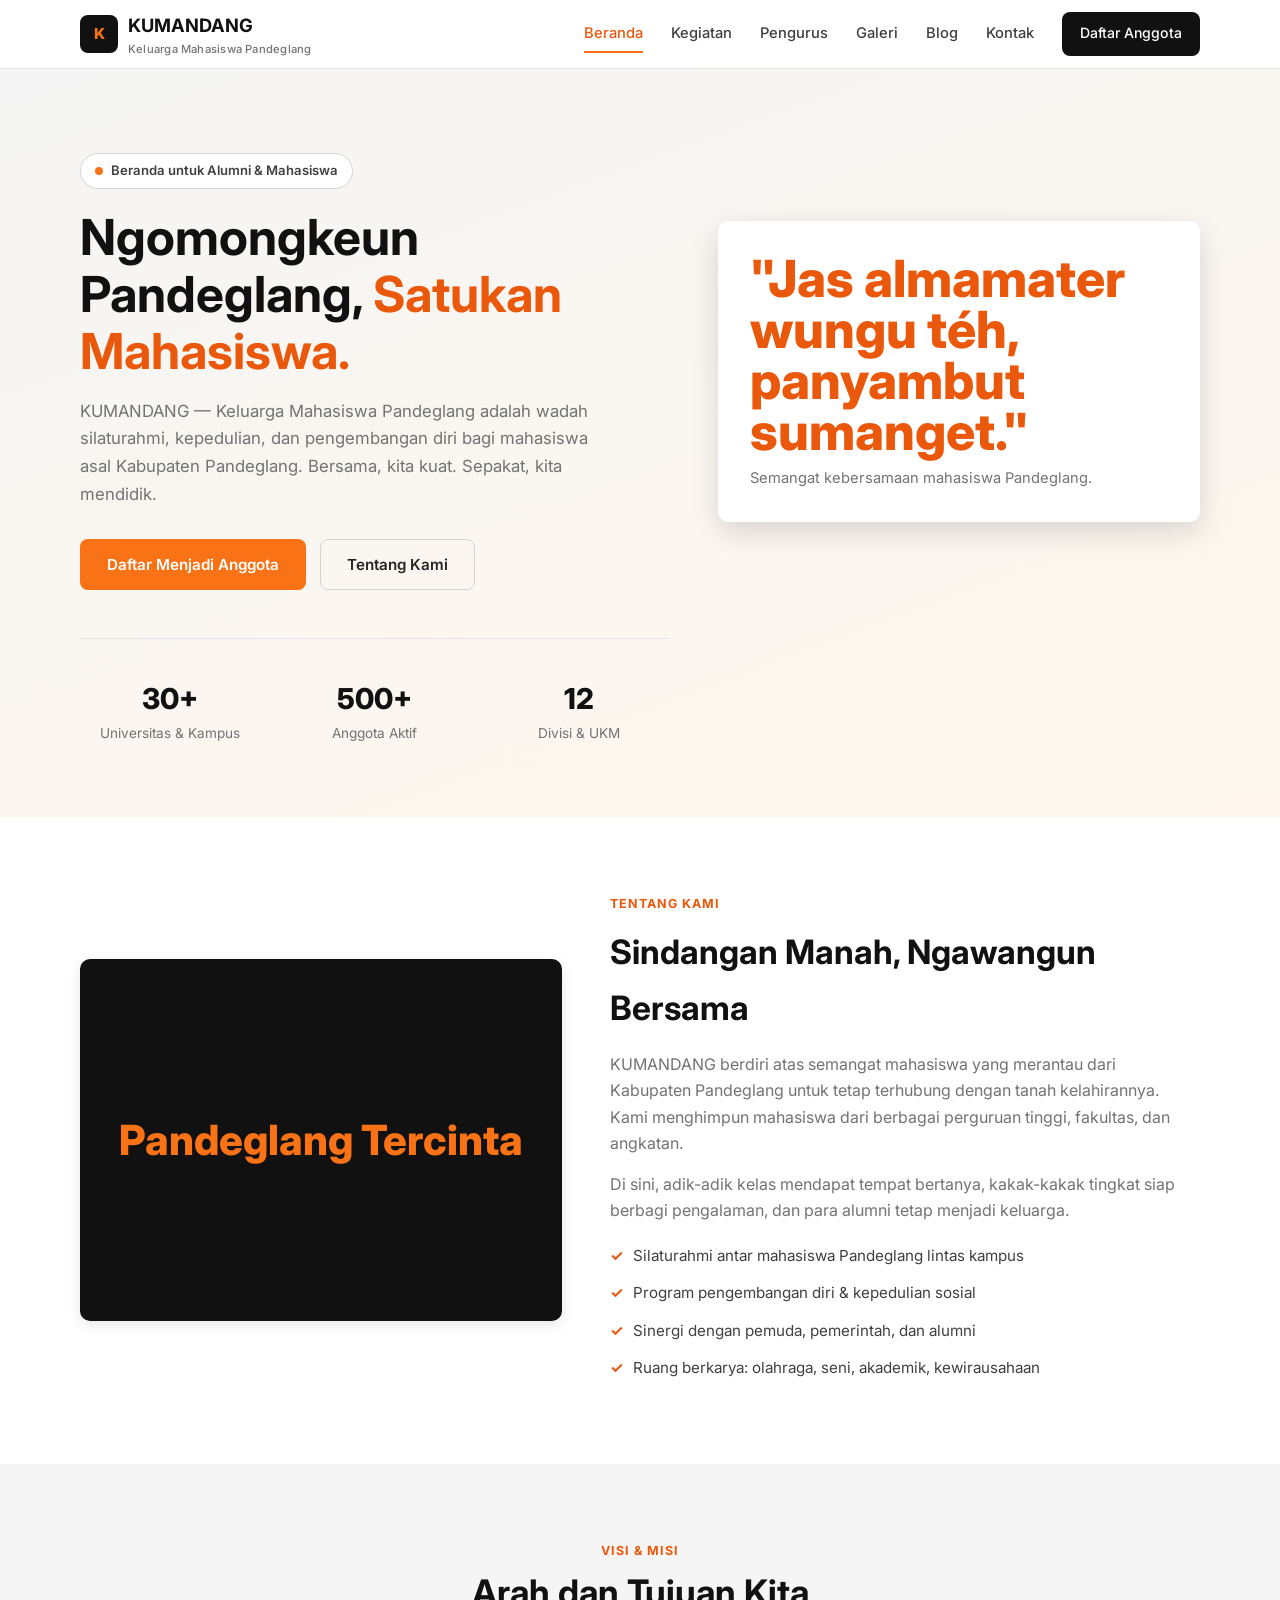
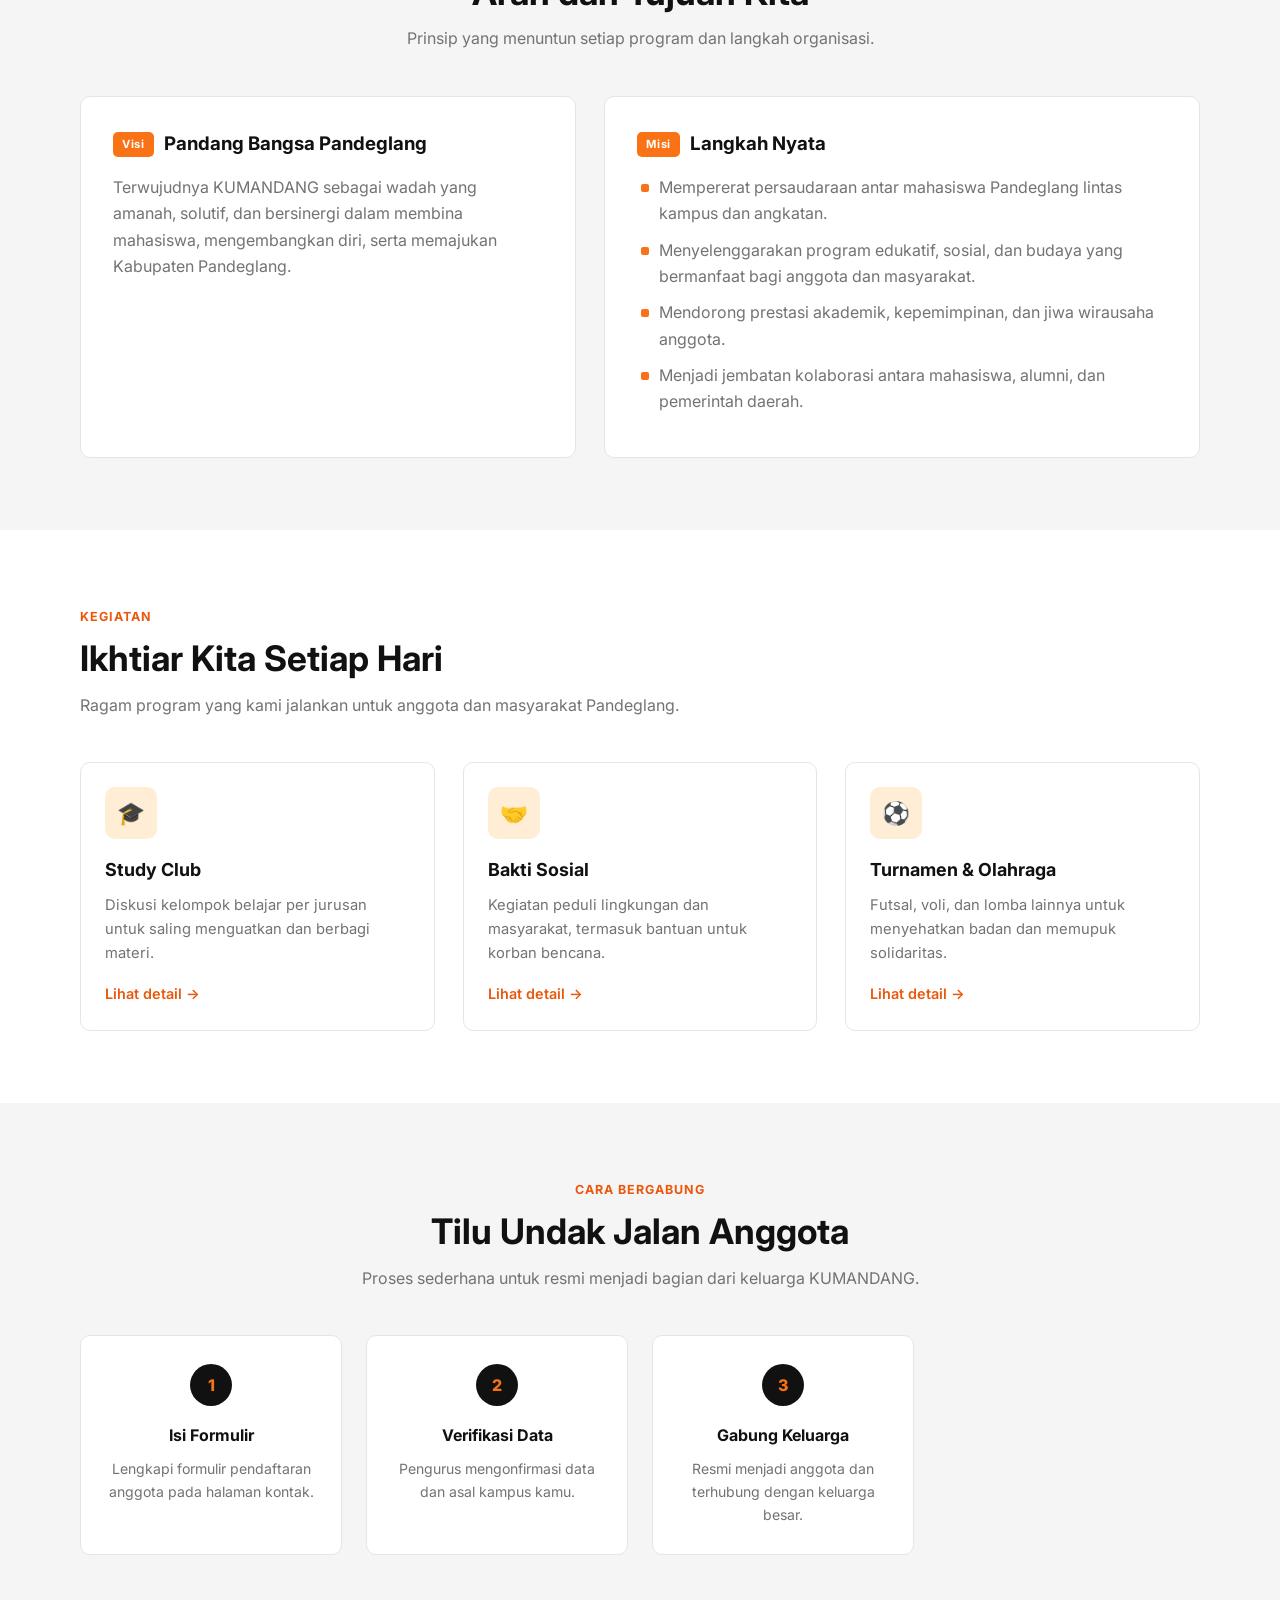
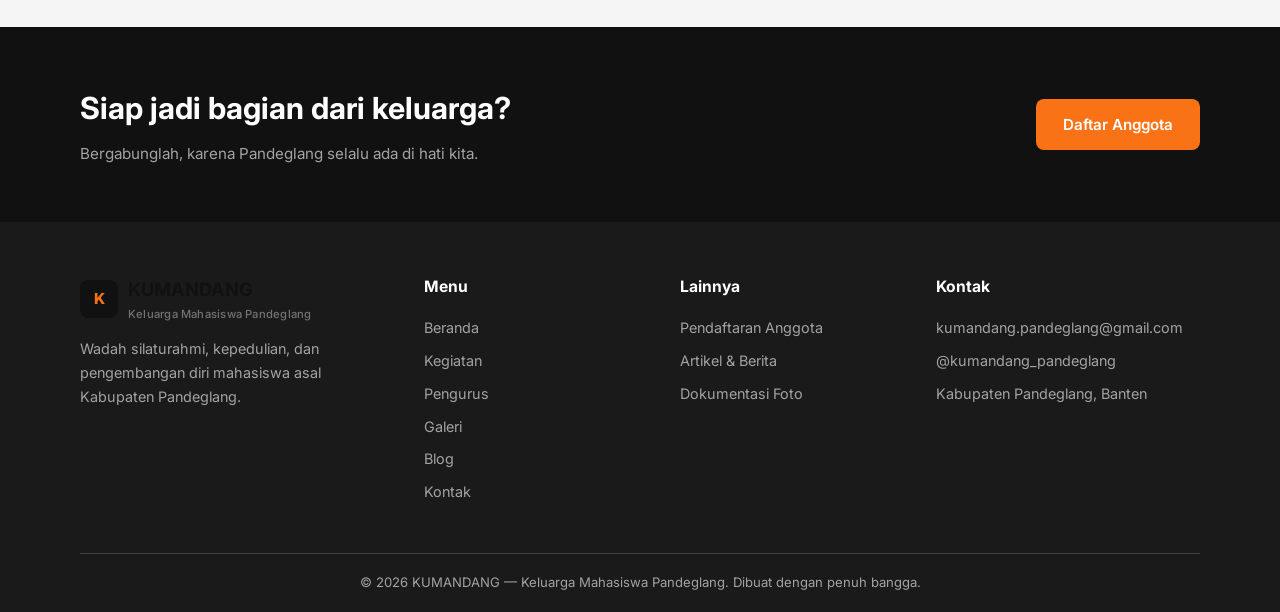
==== index.html @ 6951c6e5 "Initial commit: website KUMANDANG" ====
<!DOCTYPE html>
<html lang="id">
  <head>
    <meta charset="UTF-8" />
    <meta name="viewport" content="width=device-width, initial-scale=1.0" />
    <title>KUMANDANG — Keluarga Mahasiswa Pandeglang</title>
    <meta
      name="description"
      content="KUMANDANG — Keluarga Mahasiswa Pandeglang. Wadah silaturahmi, kepedulian, dan pengembangan diri mahasiswa asal Kabupaten Pandeglang."
    />
    <meta property="og:title" content="KUMANDANG — Keluarga Mahasiswa Pandeglang" />
    <meta property="og:description" content="Wadah silaturahmi dan pengembangan diri mahasiswa asal Pandeglang." />
    <meta property="og:type" content="website" />
    <link rel="preconnect" href="https://fonts.googleapis.com" />
    <link rel="preconnect" href="https://fonts.gstatic.com" crossorigin />
    <link
      href="https://fonts.googleapis.com/css2?family=Inter:wght@400;500;600;700;800&display=swap"
      rel="stylesheet"
    />
    <link rel="stylesheet" href="css/style.css" />
    <link
      rel="icon"
      href="data:image/svg+xml,<svg xmlns='http://www.w3.org/2000/svg' viewBox='0 0 100 100'><rect width='100' height='100' rx='20' fill='black'/><text x='50' y='68' font-size='52' font-weight='800' text-anchor='middle' fill='%23f97316' font-family='Inter,sans-serif'>K</text></svg>"
    />
  </head>
  <body>
    <nav class="navbar">
      <div class="container">
        <a href="index.html" class="brand">
          <span class="logo">K</span>
          <span>
            KUMANDANG
            <small>Keluarga Mahasiswa Pandeglang</small>
          </span>
        </a>
        <button class="nav-toggle" aria-label="Buka menu">
          <span></span><span></span><span></span>
        </button>
        <div class="nav-links">
          <a href="index.html" class="active">Beranda</a>
          <a href="kegiatan.html">Kegiatan</a>
          <a href="pengurus.html">Pengurus</a>
          <a href="galeri.html">Galeri</a>
          <a href="blog.html">Blog</a>
          <a href="kontak.html">Kontak</a>
          <a href="kontak.html#daftar" class="btn-register">Daftar Anggota</a>
        </div>
      </div>
    </nav>

    <header class="hero">
      <div class="container">
        <div>
          <span class="hero-badge"><span class="dot"></span> Beranda untuk Alumni &amp; Mahasiswa</span>
          <h1>Ngomongkeun Pandeglang, <em>Satukan Mahasiswa.</em></h1>
          <p>
            KUMANDANG — Keluarga Mahasiswa Pandeglang adalah wadah silaturahmi,
            kepedulian, dan pengembangan diri bagi mahasiswa asal Kabupaten
            Pandeglang. Bersama, kita kuat. Sepakat, kita mendidik.
          </p>
          <div class="hero-actions">
            <a href="kontak.html#daftar" class="btn btn-primary">Daftar Menjadi Anggota</a>
            <a href="#tentang" class="btn btn-outline">Tentang Kami</a>
          </div>
        </div>
        <div class="hero-visual">
          <div class="hero-card">
            <div class="big">"Jas almamater wungu téh, panyambut sumanget."</div>
            <p>Semangat kebersamaan mahasiswa Pandeglang.</p>
          </div>
        </div>
      </div>
      <div class="container">
        <div class="hero-stats">
          <div>
            <div class="num">30+</div>
            <div class="label">Universitas &amp; Kampus</div>
          </div>
          <div>
            <div class="num">500+</div>
            <div class="label">Anggota Aktif</div>
          </div>
          <div>
            <div class="num">12</div>
            <div class="label">Divisi &amp; UKM</div>
          </div>
        </div>
      </div>
    </header>

    <main>
      <section class="section" id="tentang">
        <div class="container">
          <div class="about-grid">
            <div class="about-img" aria-hidden="true">Pandeglang Tercinta</div>
            <div class="about-content">
              <span class="section-tag">Tentang Kami</span>
              <h2>Sindangan Manah, Ngawangun Bersama</h2>
              <p>
                KUMANDANG berdiri atas semangat mahasiswa yang merantau dari
                Kabupaten Pandeglang untuk tetap terhubung dengan tanah kelahirannya.
                Kami menghimpun mahasiswa dari berbagai perguruan tinggi, fakultas,
                dan angkatan.
              </p>
              <p>
                Di sini, adik-adik kelas mendapat tempat bertanya, kakak-kakak
                tingkat siap berbagi pengalaman, dan para alumni tetap menjadi
                keluarga.
              </p>
              <ul class="feature-list">
                <li><span class="check">✓</span> Silaturahmi antar mahasiswa Pandeglang lintas kampus</li>
                <li><span class="check">✓</span> Program pengembangan diri &amp; kepedulian sosial</li>
                <li><span class="check">✓</span> Sinergi dengan pemuda, pemerintah, dan alumni</li>
                <li><span class="check">✓</span> Ruang berkarya: olahraga, seni, akademik, kewirausahaan</li>
              </ul>
            </div>
          </div>
        </div>
      </section>

      <section class="section section-alt">
        <div class="container">
          <div class="section-head center">
            <span class="section-tag">Visi &amp; Misi</span>
            <h2>Arah dan Tujuan Kita</h2>
            <p>Prinsip yang menuntun setiap program dan langkah organisasi.</p>
          </div>
          <div class="vm-grid">
            <div class="vm-card">
              <h3><span class="tag">Visi</span> Pandang Bangsa Pandeglang</h3>
              <p>
                Terwujudnya KUMANDANG sebagai wadah yang amanah, solutif, dan
                bersinergi dalam membina mahasiswa, mengembangkan diri, serta
                memajukan Kabupaten Pandeglang.
              </p>
            </div>
            <div class="vm-card">
              <h3><span class="tag">Misi</span> Langkah Nyata</h3>
              <ul>
                <li>Mempererat persaudaraan antar mahasiswa Pandeglang lintas kampus dan angkatan.</li>
                <li>Menyelenggarakan program edukatif, sosial, dan budaya yang bermanfaat bagi anggota dan masyarakat.</li>
                <li>Mendorong prestasi akademik, kepemimpinan, dan jiwa wirausaha anggota.</li>
                <li>Menjadi jembatan kolaborasi antara mahasiswa, alumni, dan pemerintah daerah.</li>
              </ul>
            </div>
          </div>
        </div>
      </section>

      <section class="section">
        <div class="container">
          <div class="section-head">
            <span class="section-tag">Kegiatan</span>
            <h2>Ikhtiar Kita Setiap Hari</h2>
            <p>Ragam program yang kami jalankan untuk anggota dan masyarakat Pandeglang.</p>
          </div>
          <div class="grid-3">
            <article class="card">
              <div class="card-body">
                <div class="card-icon">🎓</div>
                <h3>Study Club</h3>
                <p>Diskusi kelompok belajar per jurusan untuk saling menguatkan dan berbagi materi.</p>
                <a href="kegiatan.html" class="card-link">Lihat detail →</a>
              </div>
            </article>
            <article class="card">
              <div class="card-body">
                <div class="card-icon">🤝</div>
                <h3>Bakti Sosial</h3>
                <p>Kegiatan peduli lingkungan dan masyarakat, termasuk bantuan untuk korban bencana.</p>
                <a href="kegiatan.html" class="card-link">Lihat detail →</a>
              </div>
            </article>
            <article class="card">
              <div class="card-body">
                <div class="card-icon">⚽</div>
                <h3>Turnamen &amp; Olahraga</h3>
                <p>Futsal, voli, dan lomba lainnya untuk menyehatkan badan dan memupuk solidaritas.</p>
                <a href="kegiatan.html" class="card-link">Lihat detail →</a>
              </div>
            </article>
          </div>
        </div>
      </section>

      <section class="section section-alt">
        <div class="container">
          <div class="section-head center">
            <span class="section-tag">Cara Bergabung</span>
            <h2>Tilu Undak Jalan Anggota</h2>
            <p>Proses sederhana untuk resmi menjadi bagian dari keluarga KUMANDANG.</p>
          </div>
          <div class="steps">
            <div class="step">
              <div class="num">1</div>
              <h3>Isi Formulir</h3>
              <p>Lengkapi formulir pendaftaran anggota pada halaman kontak.</p>
            </div>
            <div class="step">
              <div class="num">2</div>
              <h3>Verifikasi Data</h3>
              <p>Pengurus mengonfirmasi data dan asal kampus kamu.</p>
            </div>
            <div class="step">
              <div class="num">3</div>
              <h3>Gabung Keluarga</h3>
              <p>Resmi menjadi anggota dan terhubung dengan keluarga besar.</p>
            </div>
          </div>
        </div>
      </section>

      <section class="cta">
        <div class="container">
          <div>
            <h2>Siap jadi bagian dari keluarga?</h2>
            <p>Bergabunglah, karena Pandeglang selalu ada di hati kita.</p>
          </div>
          <a href="kontak.html#daftar" class="btn btn-primary">Daftar Anggota</a>
        </div>
      </section>
    </main>

    <footer>
      <div class="container">
        <div class="cols">
          <div class="brand-about">
            <a href="index.html" class="brand">
              <span class="logo">K</span>
              <span>
                KUMANDANG
                <small>Keluarga Mahasiswa Pandeglang</small>
              </span>
            </a>
            <p>Wadah silaturahmi, kepedulian, dan pengembangan diri mahasiswa asal Kabupaten Pandeglang.</p>
          </div>
          <div>
            <h4>Menu</h4>
            <ul>
              <li><a href="index.html">Beranda</a></li>
              <li><a href="kegiatan.html">Kegiatan</a></li>
              <li><a href="pengurus.html">Pengurus</a></li>
              <li><a href="galeri.html">Galeri</a></li>
              <li><a href="blog.html">Blog</a></li>
              <li><a href="kontak.html">Kontak</a></li>
            </ul>
          </div>
          <div>
            <h4>Lainnya</h4>
            <ul>
              <li><a href="kontak.html#daftar">Pendaftaran Anggota</a></li>
              <li><a href="blog.html">Artikel &amp; Berita</a></li>
              <li><a href="galeri.html">Dokumentasi Foto</a></li>
            </ul>
          </div>
          <div>
            <h4>Kontak</h4>
            <ul>
              <li>kumandang.pandeglang@gmail.com</li>
              <li>@kumandang_pandeglang</li>
              <li>Kabupaten Pandeglang, Banten</li>
            </ul>
          </div>
        </div>
        <div class="footer-bottom">
          © <span id="year"></span> KUMANDANG — Keluarga Mahasiswa Pandeglang. Dibuat dengan penuh bangga.
        </div>
      </div>
    </footer>

    <div class="lightbox" id="lightbox">
      <div class="lb-box">
        <div class="lb-placeholder" id="lbTitle">Foto Kegiatan</div>
        <div class="lb-caption">
          <span id="lbCaption"></span>
          <button class="lb-close" id="lbClose">Tutup</button>
        </div>
      </div>
    </div>

    <script src="js/main.js"></script>
  </body>
</html>
---- css/style.css ----
:root {
  --orange-600: #ea580c;
  --orange-500: #f97316;
  --orange-100: #ffedd5;
  --orange-50: #fff7ed;
  --black: #111111;
  --gray-900: #1a1a1a;
  --gray-800: #262626;
  --gray-700: #404040;
  --gray-500: #737373;
  --gray-300: #d4d4d4;
  --gray-200: #e5e5e5;
  --gray-100: #f5f5f5;
  --white: #ffffff;
  --radius: 10px;
  --shadow-sm: 0 1px 3px rgba(0, 0, 0, 0.08);
  --shadow-md: 0 4px 14px rgba(0, 0, 0, 0.1);
  --shadow-lg: 0 10px 30px rgba(0, 0, 0, 0.14);
  --font-main: "Inter", "Segoe UI", system-ui, -apple-system, sans-serif;
}

* {
  margin: 0;
  padding: 0;
  box-sizing: border-box;
}

html {
  scroll-behavior: smooth;
}

body {
  font-family: var(--font-main);
  color: var(--gray-900);
  background: var(--white);
  line-height: 1.65;
  -webkit-font-smoothing: antialiased;
}

img {
  max-width: 100%;
  display: block;
}

a {
  text-decoration: none;
  color: inherit;
}

.container {
  width: min(1120px, 92%);
  margin-inline: auto;
}

/* ---------- Navbar ---------- */
.navbar {
  position: sticky;
  top: 0;
  z-index: 50;
  background: var(--white);
  border-bottom: 1px solid var(--gray-200);
}

.navbar .container {
  display: flex;
  align-items: center;
  justify-content: space-between;
  height: 68px;
}

.brand {
  display: flex;
  align-items: center;
  gap: 10px;
  font-weight: 700;
  font-size: 1.15rem;
  color: var(--black);
}

.brand .logo {
  width: 38px;
  height: 38px;
  border-radius: 8px;
  background: var(--black);
  color: var(--orange-500);
  display: grid;
  place-items: center;
  font-weight: 800;
  font-size: 0.95rem;
}

.brand small {
  display: block;
  font-size: 0.7rem;
  font-weight: 500;
  color: var(--gray-500);
  letter-spacing: 0.02em;
}

.nav-links {
  display: flex;
  gap: 28px;
  align-items: center;
}

.nav-links a {
  font-size: 0.92rem;
  font-weight: 500;
  color: var(--gray-700);
  padding: 6px 0;
  border-bottom: 2px solid transparent;
  transition: color 0.2s, border-color 0.2s;
}

.nav-links a:hover {
  color: var(--orange-600);
}

.nav-links a.active {
  color: var(--orange-600);
  border-bottom-color: var(--orange-500);
}

.btn-register {
  background: var(--black);
  color: var(--white) !important;
  border: none;
  padding: 9px 18px !important;
  border-radius: 8px;
  font-weight: 600;
  font-size: 0.88rem !important;
  transition: background 0.2s;
}

.btn-register:hover {
  background: var(--gray-700);
}

.nav-toggle {
  display: none;
  background: none;
  border: none;
  cursor: pointer;
  padding: 6px;
}

.nav-toggle span {
  display: block;
  width: 24px;
  height: 2px;
  background: var(--black);
  margin: 5px 0;
  border-radius: 2px;
  transition: 0.2s;
}

/* ---------- Hero ---------- */
.hero {
  background: linear-gradient(160deg, var(--gray-100) 0%, var(--orange-50) 100%);
  padding: 84px 0 72px;
  position: relative;
  overflow: hidden;
}

.hero .container {
  display: grid;
  grid-template-columns: 1.1fr 0.9fr;
  gap: 48px;
  align-items: center;
}

.hero-badge {
  display: inline-flex;
  align-items: center;
  gap: 8px;
  background: var(--white);
  border: 1px solid var(--gray-300);
  color: var(--gray-700);
  font-size: 0.82rem;
  font-weight: 600;
  padding: 6px 14px;
  border-radius: 999px;
  margin-bottom: 20px;
}

.hero-badge .dot {
  width: 8px;
  height: 8px;
  border-radius: 50%;
  background: var(--orange-500);
}

.hero h1 {
  font-size: clamp(2rem, 4.5vw, 3.1rem);
  line-height: 1.15;
  color: var(--black);
  margin-bottom: 18px;
}

.hero h1 em {
  font-style: normal;
  color: var(--orange-600);
}

.hero p {
  color: var(--gray-500);
  font-size: 1.05rem;
  max-width: 520px;
  margin-bottom: 30px;
}

.hero-actions {
  display: flex;
  gap: 14px;
  flex-wrap: wrap;
}

.btn {
  display: inline-block;
  padding: 12px 26px;
  border-radius: 8px;
  font-weight: 600;
  font-size: 0.95rem;
  cursor: pointer;
  border: 1px solid transparent;
  transition: all 0.2s;
}

.btn-primary {
  background: var(--orange-500);
  color: var(--white);
}

.btn-primary:hover {
  background: var(--orange-600);
}

.btn-outline {
  background: transparent;
  border-color: var(--gray-300);
  color: var(--gray-800);
}

.btn-outline:hover {
  border-color: var(--black);
  background: var(--gray-100);
}

.btn-dark {
  background: var(--black);
  color: var(--white);
}

.btn-dark:hover {
  background: var(--gray-800);
}

.hero-visual {
  text-align: center;
}

.hero-card {
  background: var(--white);
  border-radius: var(--radius);
  box-shadow: var(--shadow-lg);
  padding: 32px;
  display: inline-block;
  min-width: 260px;
  text-align: left;
  position: relative;
}

.hero-card .big {
  font-size: 3.2rem;
  font-weight: 800;
  color: var(--orange-600);
  line-height: 1;
}

.hero-card p {
  color: var(--gray-500);
  font-size: 0.92rem;
  margin: 8px 0 0;
}

.hero-stats {
  display: grid;
  grid-template-columns: repeat(3, 1fr);
  gap: 24px;
  padding: 36px 0 0;
  border-top: 1px solid var(--gray-200);
  margin-top: 48px;
  text-align: center;
}

.hero-stats .num {
  font-size: 1.8rem;
  font-weight: 800;
  color: var(--black);
}

.hero-stats .label {
  font-size: 0.85rem;
  color: var(--gray-500);
}

/* ---------- Section ---------- */
.section {
  padding: 72px 0;
}

.section-alt {
  background: var(--gray-100);
}

.section-head {
  max-width: 640px;
  margin-bottom: 44px;
}

.section-head.center {
  margin-inline: auto;
  text-align: center;
}

.section-tag {
  display: inline-block;
  font-size: 0.78rem;
  font-weight: 700;
  letter-spacing: 0.08em;
  text-transform: uppercase;
  color: var(--orange-600);
  margin-bottom: 10px;
}

.section-head h2 {
  font-size: clamp(1.6rem, 3vw, 2.2rem);
  color: var(--black);
  line-height: 1.2;
  margin-bottom: 12px;
}

.section-head p {
  color: var(--gray-500);
}

/* ---------- Cards / grids ---------- */
.grid-2 {
  display: grid;
  grid-template-columns: repeat(2, 1fr);
  gap: 28px;
}

.grid-3 {
  display: grid;
  grid-template-columns: repeat(3, 1fr);
  gap: 28px;
}

.grid-4 {
  display: grid;
  grid-template-columns: repeat(4, 1fr);
  gap: 28px;
}

.card {
  background: var(--white);
  border: 1px solid var(--gray-200);
  border-radius: var(--radius);
  overflow: hidden;
  transition: transform 0.2s, box-shadow 0.2s, border-color 0.2s;
}

.card:hover {
  transform: translateY(-4px);
  box-shadow: var(--shadow-md);
  border-color: var(--gray-300);
}

.card-body {
  padding: 24px;
}

.card-body h3 {
  font-size: 1.12rem;
  color: var(--black);
  margin-bottom: 8px;
}

.card-body p {
  font-size: 0.92rem;
  color: var(--gray-500);
  margin-bottom: 14px;
}

.card-icon {
  width: 52px;
  height: 52px;
  border-radius: 10px;
  background: var(--orange-100);
  color: var(--orange-600);
  display: grid;
  place-items: center;
  font-size: 1.4rem;
  margin-bottom: 16px;
}

.card-link {
  font-weight: 600;
  font-size: 0.9rem;
  color: var(--orange-600);
  display: inline-flex;
  align-items: center;
  gap: 4px;
}

.card-link:hover {
  color: var(--orange-500);
}

/* ---------- Tentang ---------- */
.about-grid {
  display: grid;
  grid-template-columns: 0.9fr 1.1fr;
  gap: 48px;
  align-items: center;
}

.about-img {
  background: var(--black);
  color: var(--orange-500);
  border-radius: var(--radius);
  aspect-ratio: 4 / 3;
  display: grid;
  place-items: center;
  font-size: 2.6rem;
  font-weight: 800;
  box-shadow: var(--shadow-md);
}

.about-content h2 {
  font-size: clamp(1.6rem, 3vw, 2.1rem);
  color: var(--black);
  margin-bottom: 16px;
}

.about-content p {
  color: var(--gray-500);
  margin-bottom: 14px;
}

.feature-list {
  list-style: none;
  margin: 20px 0 0;
}

.feature-list li {
  display: flex;
  gap: 10px;
  align-items: flex-start;
  margin-bottom: 12px;
  color: var(--gray-700);
  font-size: 0.95rem;
}

.feature-list .check {
  color: var(--orange-600);
  font-weight: 700;
  flex-shrink: 0;
}

/* ---------- Visi Misi ---------- */
.vm-grid {
  display: grid;
  grid-template-columns: 1fr 1.2fr;
  gap: 28px;
}

.vm-card {
  background: var(--white);
  border: 1px solid var(--gray-200);
  border-radius: var(--radius);
  padding: 32px;
}

.vm-card h3 {
  color: var(--black);
  margin-bottom: 14px;
  display: flex;
  align-items: center;
  gap: 10px;
}

.vm-card h3 .tag {
  background: var(--orange-500);
  color: var(--white);
  font-size: 0.7rem;
  letter-spacing: 0.06em;
  padding: 3px 9px;
  border-radius: 5px;
}

.vm-card p {
  color: var(--gray-500);
}

.vm-card ul {
  list-style: none;
}

.vm-card li {
  color: var(--gray-500);
  margin-bottom: 10px;
  padding-left: 22px;
  position: relative;
}

.vm-card li::before {
  content: "";
  position: absolute;
  left: 4px;
  top: 10px;
  width: 8px;
  height: 8px;
  border-radius: 2px;
  background: var(--orange-500);
}

/* ---------- Kegiatan ---------- */
.kegiatan-img {
  background: var(--gray-100);
  aspect-ratio: 16 / 9;
  display: grid;
  place-items: center;
  color: var(--gray-500);
  font-size: 2rem;
}

.kegiatan-tag {
  display: inline-block;
  font-size: 0.74rem;
  font-weight: 700;
  color: var(--orange-600);
  background: var(--orange-100);
  padding: 4px 10px;
  border-radius: 6px;
  margin-bottom: 12px;
  text-transform: uppercase;
  letter-spacing: 0.04em;
}

.meta {
  font-size: 0.82rem;
  color: var(--gray-500);
}

/* ---------- Pengurus ---------- */
.persona {
  text-align: center;
  padding: 28px 20px;
}

.avatar {
  width: 88px;
  height: 88px;
  border-radius: 50%;
  background: var(--black);
  color: var(--orange-500);
  display: inline-grid;
  place-items: center;
  font-size: 1.6rem;
  font-weight: 800;
  margin-bottom: 14px;
}

.persona h3 {
  font-size: 1.02rem;
  color: var(--black);
  margin-bottom: 2px;
}

.persona .role {
  color: var(--orange-600);
  font-weight: 600;
  font-size: 0.86rem;
}

.persona .desc {
  color: var(--gray-500);
  font-size: 0.85rem;
  margin-top: 8px;
}

/* ---------- Alur / langkah ---------- */
.steps {
  display: grid;
  grid-template-columns: repeat(4, 1fr);
  gap: 24px;
  counter-reset: step;
}

.step {
  text-align: center;
  padding: 28px 18px;
  background: var(--white);
  border: 1px solid var(--gray-200);
  border-radius: var(--radius);
}

.step .num {
  width: 42px;
  height: 42px;
  border-radius: 50%;
  background: var(--black);
  color: var(--orange-500);
  display: grid;
  place-items: center;
  font-weight: 800;
  margin: 0 auto 16px;
}

.step h3 {
  font-size: 1rem;
  color: var(--black);
  margin-bottom: 8px;
}

.step p {
  font-size: 0.88rem;
  color: var(--gray-500);
}

/* ---------- Galeri ---------- */
.gallery-grid {
  display: grid;
  grid-template-columns: repeat(3, 1fr);
  gap: 18px;
}

.gallery-item {
  position: relative;
  border-radius: var(--radius);
  overflow: hidden;
  cursor: pointer;
  background: var(--gray-100);
  aspect-ratio: 4 / 3;
  display: grid;
  place-items: center;
  color: var(--gray-500);
  font-size: 1.6rem;
  transition: transform 0.2s;
}

.gallery-item:hover {
  transform: scale(1.02);
}

.gallery-caption {
  position: absolute;
  inset: auto 0 0 0;
  background: linear-gradient(transparent, rgba(0, 0, 0, 0.75));
  color: var(--white);
  font-size: 0.85rem;
  padding: 30px 14px 12px;
}

/* Lightbox */
.lightbox {
  position: fixed;
  inset: 0;
  background: rgba(0, 0, 0, 0.85);
  display: none;
  place-items: center;
  z-index: 100;
}

.lightbox.open {
  display: grid;
}

.lightbox .lb-box {
  background: var(--white);
  border-radius: var(--radius);
  max-width: min(880px, 90vw);
  width: 100%;
  padding: 20px;
}

.lb-placeholder {
  aspect-ratio: 16 / 9;
  background: var(--black);
  color: var(--orange-500);
  display: grid;
  place-items: center;
  font-size: 2.4rem;
  font-weight: 800;
  border-radius: 6px;
}

.lightbox .lb-caption {
  margin-top: 14px;
  color: var(--gray-700);
  font-size: 0.92rem;
  display: flex;
  justify-content: space-between;
  align-items: center;
  gap: 12px;
}

.lightbox .lb-close {
  background: var(--black);
  color: var(--white);
  border: none;
  border-radius: 8px;
  padding: 8px 16px;
  font-weight: 600;
  cursor: pointer;
  font-size: 0.85rem;
}

/* ---------- Blog ---------- */
.blog-grid {
  display: grid;
  grid-template-columns: 2fr 1fr;
  gap: 40px;
  align-items: start;
}

.post {
  display: grid;
  grid-template-columns: 240px 1fr;
  gap: 20px;
  padding: 20px 0;
  border-bottom: 1px solid var(--gray-200);
}

.post:last-of-type {
  border-bottom: none;
}

.post-thumb {
  background: var(--gray-100);
  border-radius: var(--radius);
  aspect-ratio: 16 / 10;
  display: grid;
  place-items: center;
  color: var(--gray-500);
  font-size: 1.4rem;
}

.post h3 {
  font-size: 1.12rem;
  color: var(--black);
  margin: 6px 0 8px;
}

.post h3 a:hover {
  color: var(--orange-600);
}

.post p {
  font-size: 0.9rem;
  color: var(--gray-500);
}

.sidebar-card {
  background: var(--gray-100);
  border-radius: var(--radius);
  padding: 24px;
  margin-bottom: 20px;
}

.sidebar-card h4 {
  color: var(--black);
  margin-bottom: 14px;
  font-size: 1rem;
}

.sidebar-list {
  list-style: none;
}

.sidebar-list li {
  border-bottom: 1px solid var(--gray-200);
  padding: 10px 0;
}

.sidebar-list li:last-child {
  border-bottom: none;
}

.sidebar-list a {
  font-size: 0.9rem;
  color: var(--gray-700);
}

.sidebar-list a:hover {
  color: var(--orange-600);
}

/* ---------- Artikel ---------- */
.article {
  max-width: 760px;
  margin-inline: auto;
}

.article img.cover {
  border-radius: var(--radius);
  width: 100%;
  aspect-ratio: 16 / 8;
  object-fit: cover;
  background: var(--gray-100);
  margin-bottom: 28px;
}

.article h1 {
  font-size: clamp(1.7rem, 3.5vw, 2.4rem);
  color: var(--black);
  line-height: 1.2;
  margin-bottom: 12px;
}

.article .meta {
  padding-bottom: 24px;
  border-bottom: 1px solid var(--gray-200);
  margin-bottom: 28px;
}

.article-body {
  color: var(--gray-700);
  font-size: 1.02rem;
}

.article-body h2 {
  color: var(--black);
  font-size: 1.35rem;
  margin: 32px 0 12px;
}

.article-body p {
  margin-bottom: 16px;
}

.article-body ul {
  padding-left: 22px;
  margin-bottom: 16px;
}

.article-body li {
  margin-bottom: 6px;
}

/* ---------- Kontak / Forms ---------- */
.contact-grid {
  display: grid;
  grid-template-columns: 1fr 1fr;
  gap: 36px;
  align-items: start;
}

.info-list {
  list-style: none;
  margin: 22px 0 0;
}

.info-list li {
  display: flex;
  gap: 14px;
  align-items: flex-start;
  margin-bottom: 18px;
}

.info-list .ic {
  width: 42px;
  height: 42px;
  flex-shrink: 0;
  border-radius: 10px;
  background: var(--orange-100);
  color: var(--orange-600);
  display: grid;
  place-items: center;
  font-size: 1.1rem;
}

.info-list strong {
  display: block;
  color: var(--black);
  font-size: 0.92rem;
}

.info-list span {
  color: var(--gray-500);
  font-size: 0.9rem;
}

.socials {
  display: flex;
  gap: 10px;
  margin-top: 22px;
  flex-wrap: wrap;
}

.socials a {
  background: var(--black);
  color: var(--white);
  padding: 8px 14px;
  border-radius: 8px;
  font-size: 0.84rem;
  font-weight: 600;
}

.socials a:hover {
  background: var(--gray-700);
}

.form-card {
  background: var(--white);
  border: 1px solid var(--gray-200);
  border-radius: var(--radius);
  box-shadow: var(--shadow-sm);
  padding: 28px;
}

.form-card h3 {
  color: var(--black);
  margin-bottom: 20px;
  font-size: 1.15rem;
}

.form-group {
  margin-bottom: 16px;
}

.form-group label {
  display: block;
  font-size: 0.86rem;
  font-weight: 600;
  color: var(--gray-700);
  margin-bottom: 6px;
}

.form-group input,
.form-group select,
.form-group textarea {
  width: 100%;
  padding: 11px 14px;
  border: 1px solid var(--gray-300);
  border-radius: 8px;
  font-family: inherit;
  font-size: 0.95rem;
  color: var(--gray-900);
  background: var(--white);
  transition: border-color 0.2s, box-shadow 0.2s;
}

.form-group input:focus,
.form-group select:focus,
.form-group textarea:focus {
  outline: none;
  border-color: var(--orange-500);
  box-shadow: 0 0 0 3px var(--orange-100);
}

.form-group textarea {
  resize: vertical;
  min-height: 110px;
}

.form-group .hint {
  font-size: 0.8rem;
  color: var(--gray-500);
  margin-top: 4px;
}

.form-note {
  font-size: 0.82rem;
  color: var(--gray-500);
  margin-top: 12px;
}

/* ---------- CTA ---------- */
.cta {
  background: var(--black);
  color: var(--white);
  padding: 56px 0;
}

.cta .container {
  display: flex;
  align-items: center;
  justify-content: space-between;
  gap: 24px;
  flex-wrap: wrap;
}

.cta h2 {
  font-size: clamp(1.4rem, 2.6vw, 1.9rem);
  color: var(--white);
  margin-bottom: 8px;
}

.cta p {
  color: #a3a3a3;
  font-size: 0.95rem;
}

/* ---------- Footer ---------- */
footer {
  background: var(--gray-900);
  color: #a3a3a3;
  padding: 52px 0 0;
  font-size: 0.9rem;
}

footer .cols {
  display: grid;
  grid-template-columns: 1.4fr 1fr 1fr 1.2fr;
  gap: 36px;
  padding-bottom: 40px;
}

footer h4 {
  color: var(--white);
  font-size: 0.98rem;
  margin-bottom: 16px;
}

footer .brand-about p {
  margin-top: 14px;
  max-width: 300px;
}

footer ul {
  list-style: none;
}

footer ul li {
  margin-bottom: 9px;
}

footer ul a:hover {
  color: var(--orange-500);
}

footer .footer-bottom {
  border-top: 1px solid var(--gray-700);
  padding: 18px 0;
  text-align: center;
  font-size: 0.82rem;
}

/* ---------- Page header ---------- */
.page-header {
  background: linear-gradient(160deg, var(--gray-100), var(--orange-50));
  padding: 56px 0;
  text-align: center;
}

.page-header h1 {
  color: var(--black);
  font-size: clamp(1.8rem, 4vw, 2.4rem);
  margin-bottom: 10px;
}

.page-header p {
  color: var(--gray-500);
  max-width: 560px;
  margin-inline: auto;
}

.breadcrumb {
  font-size: 0.82rem;
  color: var(--gray-500);
  margin-top: 14px;
}

.breadcrumb a {
  color: var(--orange-600);
}

/* ---------- Responsive ---------- */
@media (max-width: 900px) {
  .grid-3,
  .grid-4 {
    grid-template-columns: repeat(2, 1fr);
  }

  .hero .container,
  .about-grid,
  .vm-grid,
  .blog-grid,
  .contact-grid,
  .grid-2 {
    grid-template-columns: 1fr;
  }

  footer .cols {
    grid-template-columns: 1fr 1fr;
  }
}

@media (max-width: 640px) {
  .nav-toggle {
    display: block;
  }

  .nav-links {
    position: fixed;
    top: 68px;
    left: 0;
    right: 0;
    background: var(--white);
    flex-direction: column;
    align-items: flex-start;
    gap: 4px;
    padding: 16px 4%;
    border-bottom: 1px solid var(--gray-200);
    box-shadow: var(--shadow-md);
    transform: translateY(-10px);
    opacity: 0;
    pointer-events: none;
    transition: 0.25s;
  }

  .nav-links.open {
    transform: translateY(0);
    opacity: 1;
    pointer-events: auto;
  }

  .nav-links a {
    width: 100%;
    padding: 10px 0;
  }

  .grid-3,
  .grid-4,
  .steps,
  .gallery-grid {
    grid-template-columns: 1fr;
  }

  .steps {
    grid-template-columns: 1fr;
  }

  .post {
    grid-template-columns: 1fr;
  }

  .cta .container {
    flex-direction: column;
    align-items: flex-start;
  }

  .hero-stats {
    gap: 14px;
  }

  footer .cols {
    grid-template-columns: 1fr;
  }
}
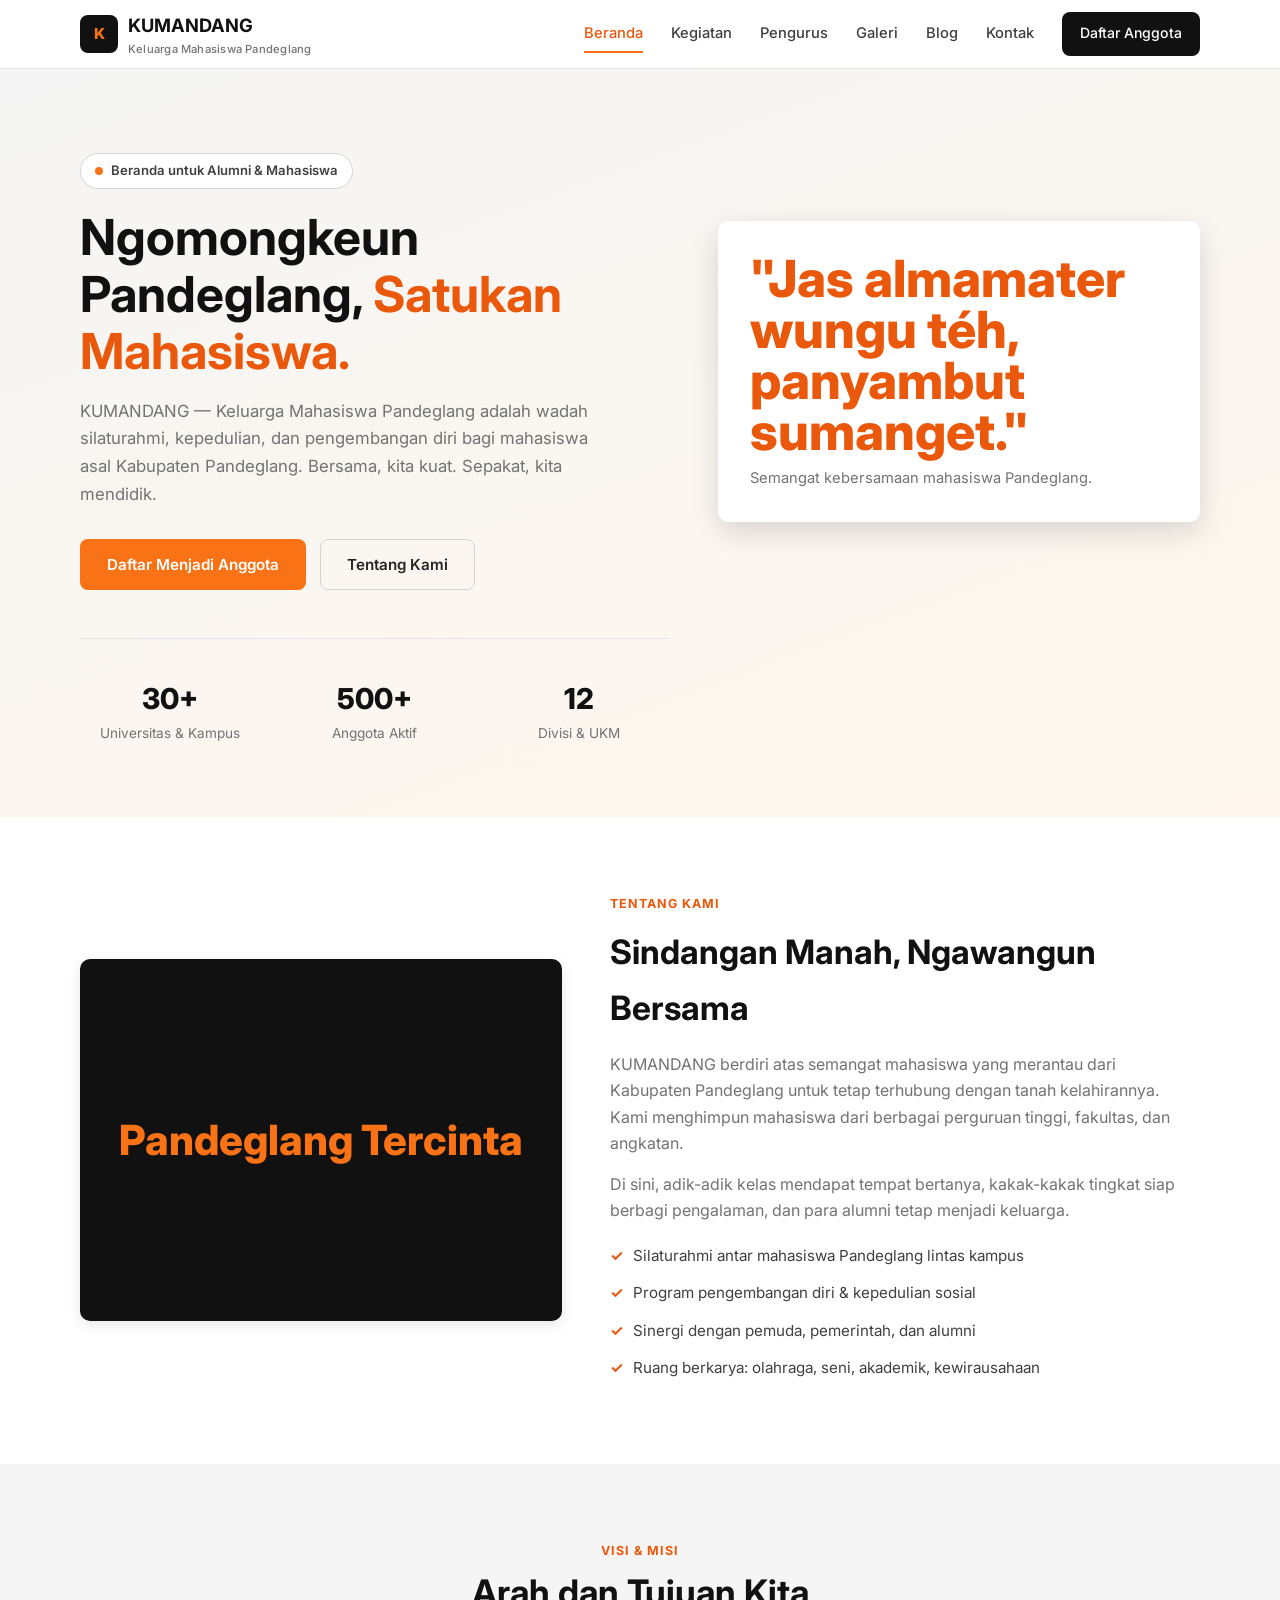
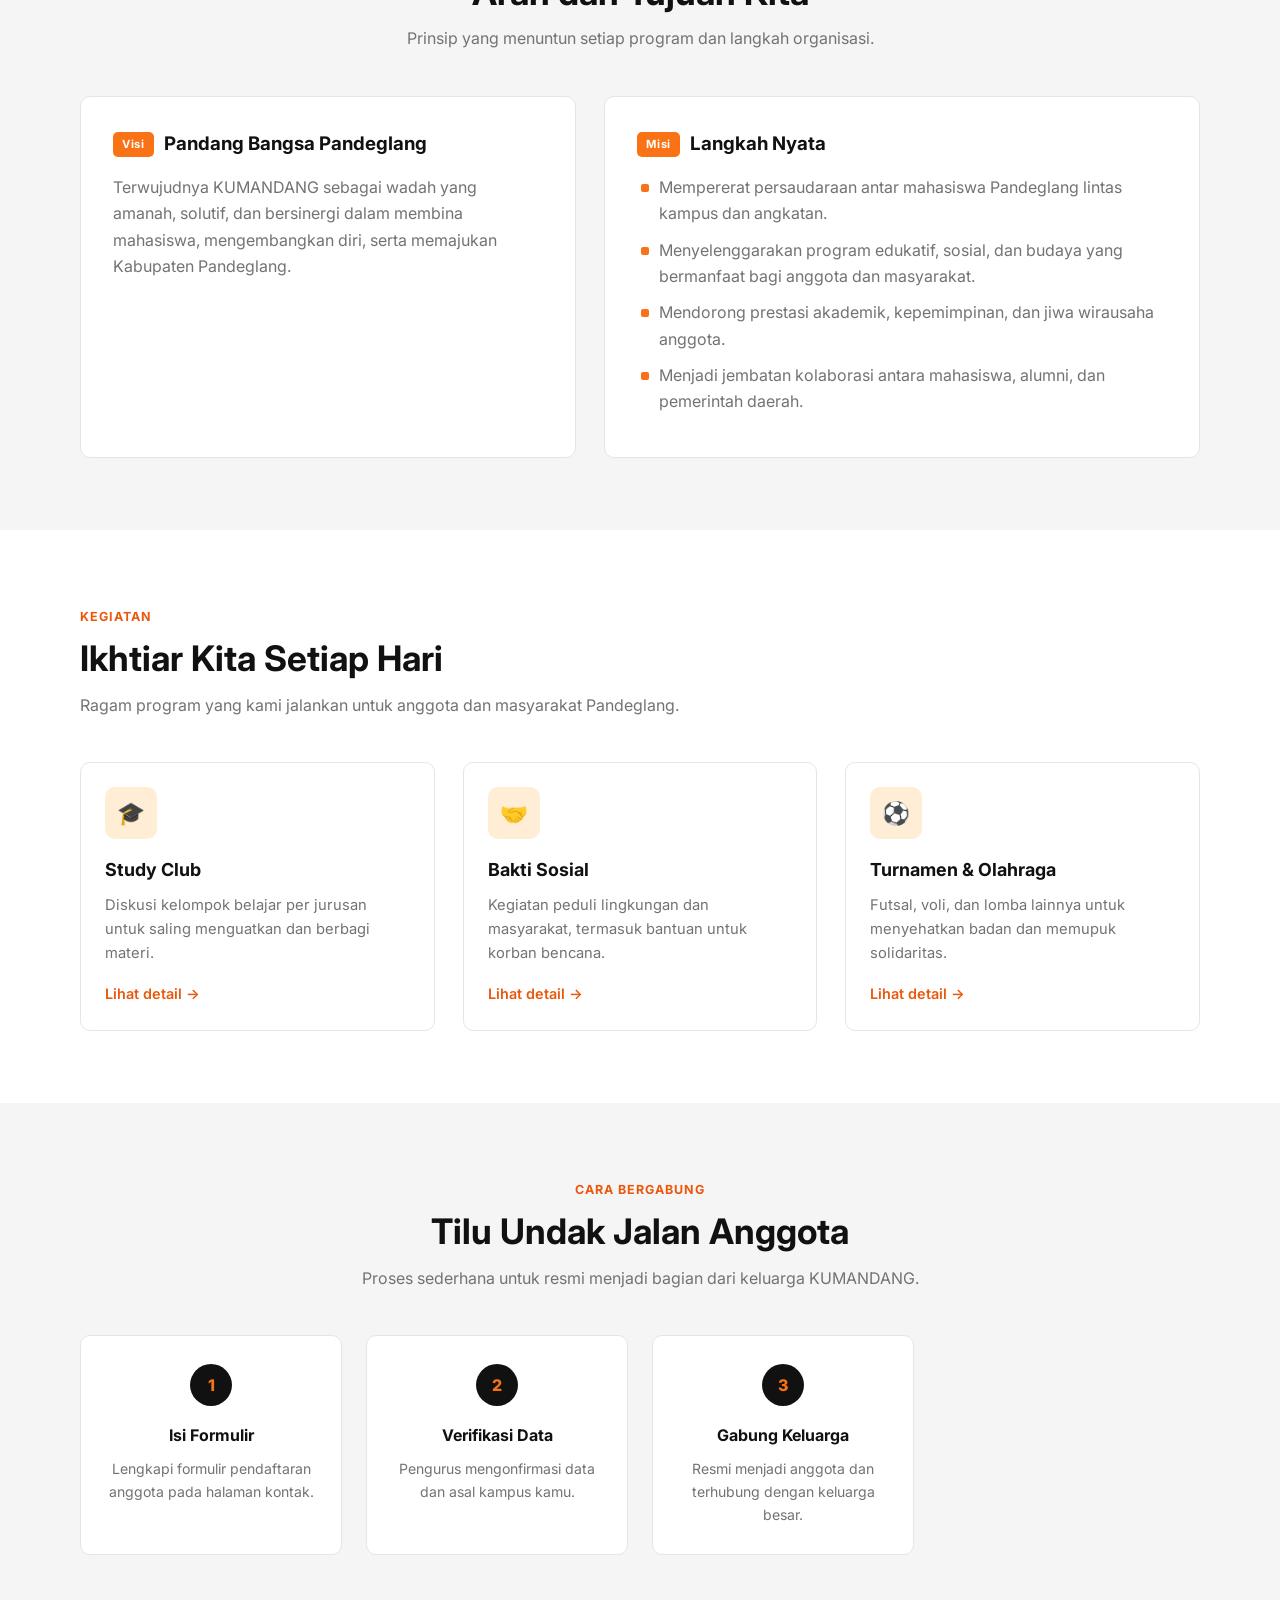
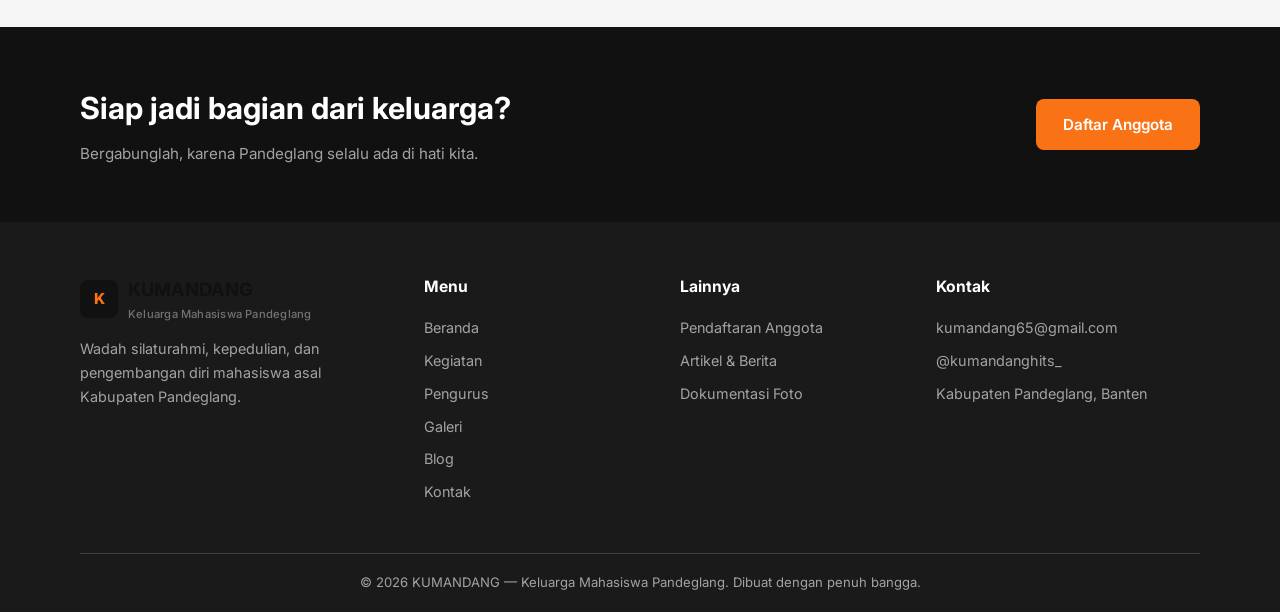
==== commit 1e2472ab: "Ganti kontak dengan data resmi KUMANDANG" ====
--- a/index.html
+++ b/index.html
@@ -256,8 +256,8 @@
           <div>
             <h4>Kontak</h4>
             <ul>
-              <li>kumandang.pandeglang@gmail.com</li>
-              <li>@kumandang_pandeglang</li>
+              <li>kumandang65@gmail.com</li>
+              <li>@kumandanghits_</li>
               <li>Kabupaten Pandeglang, Banten</li>
             </ul>
           </div>
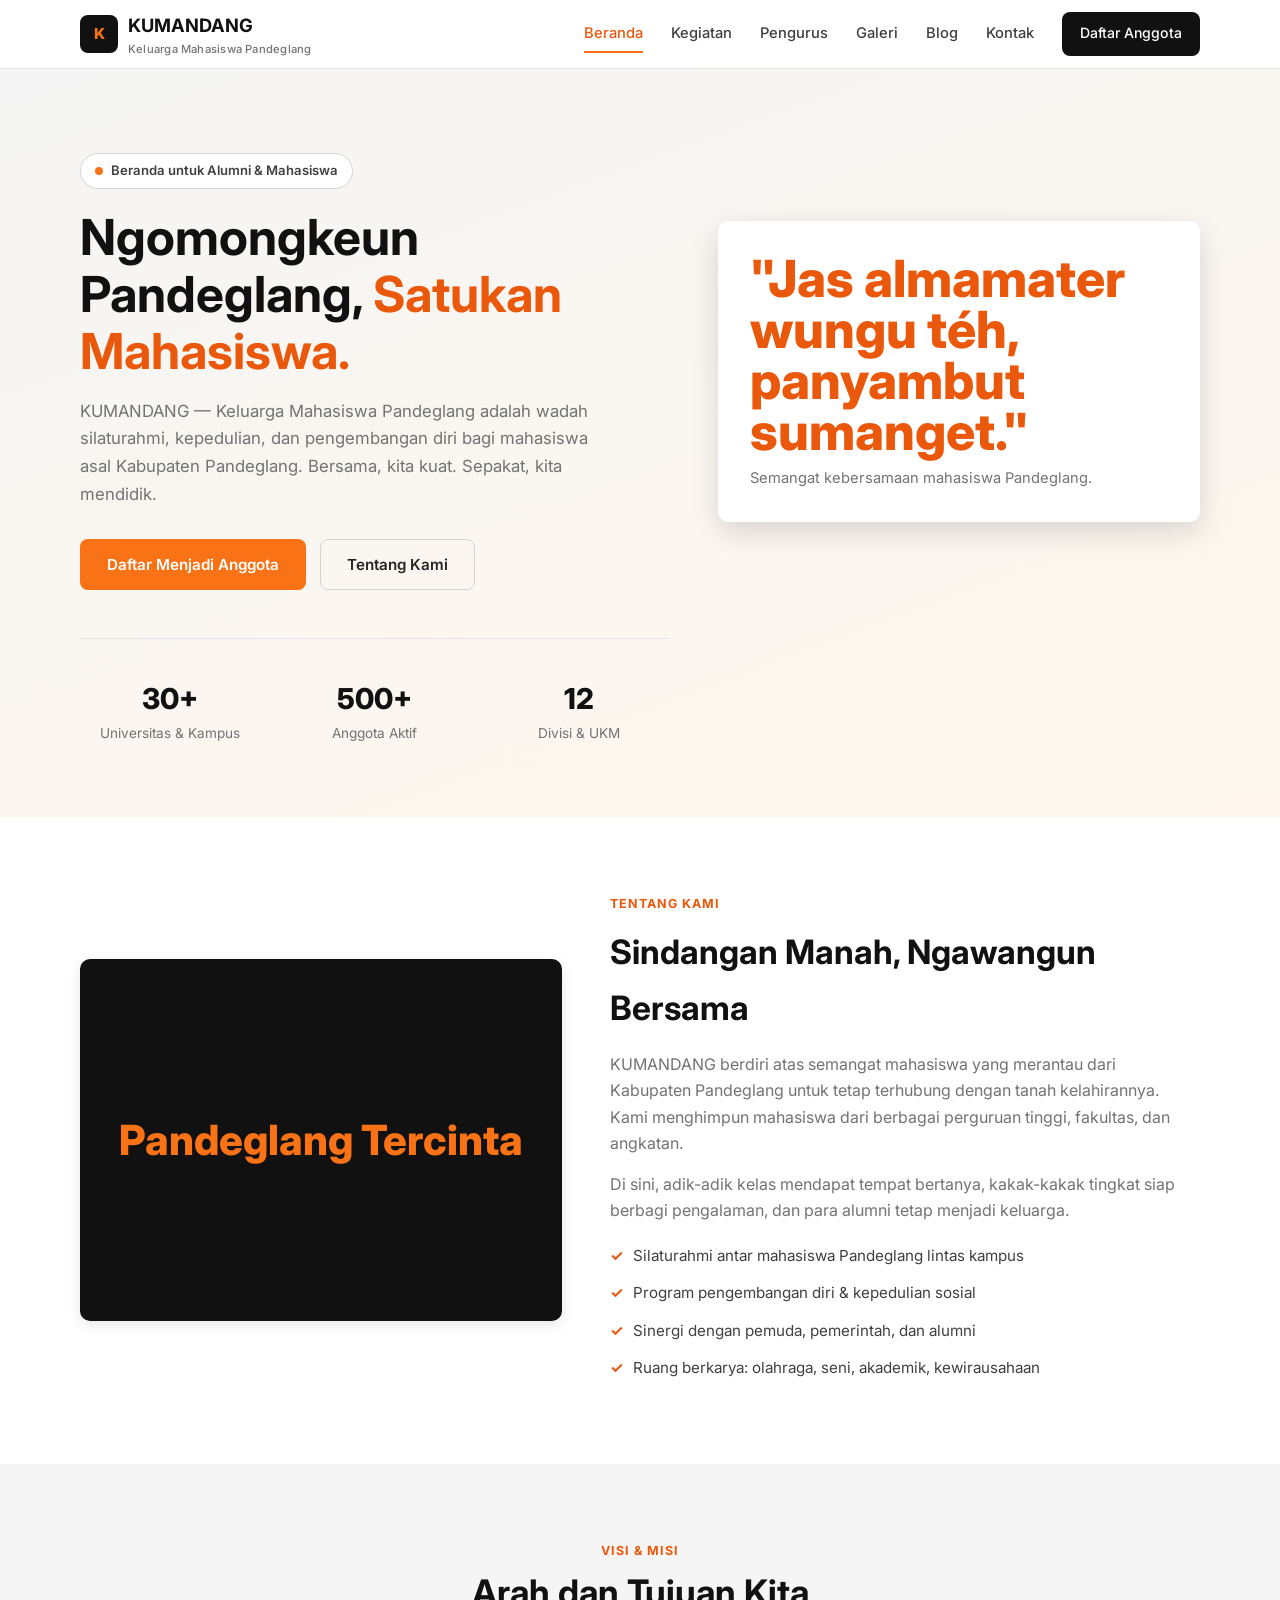
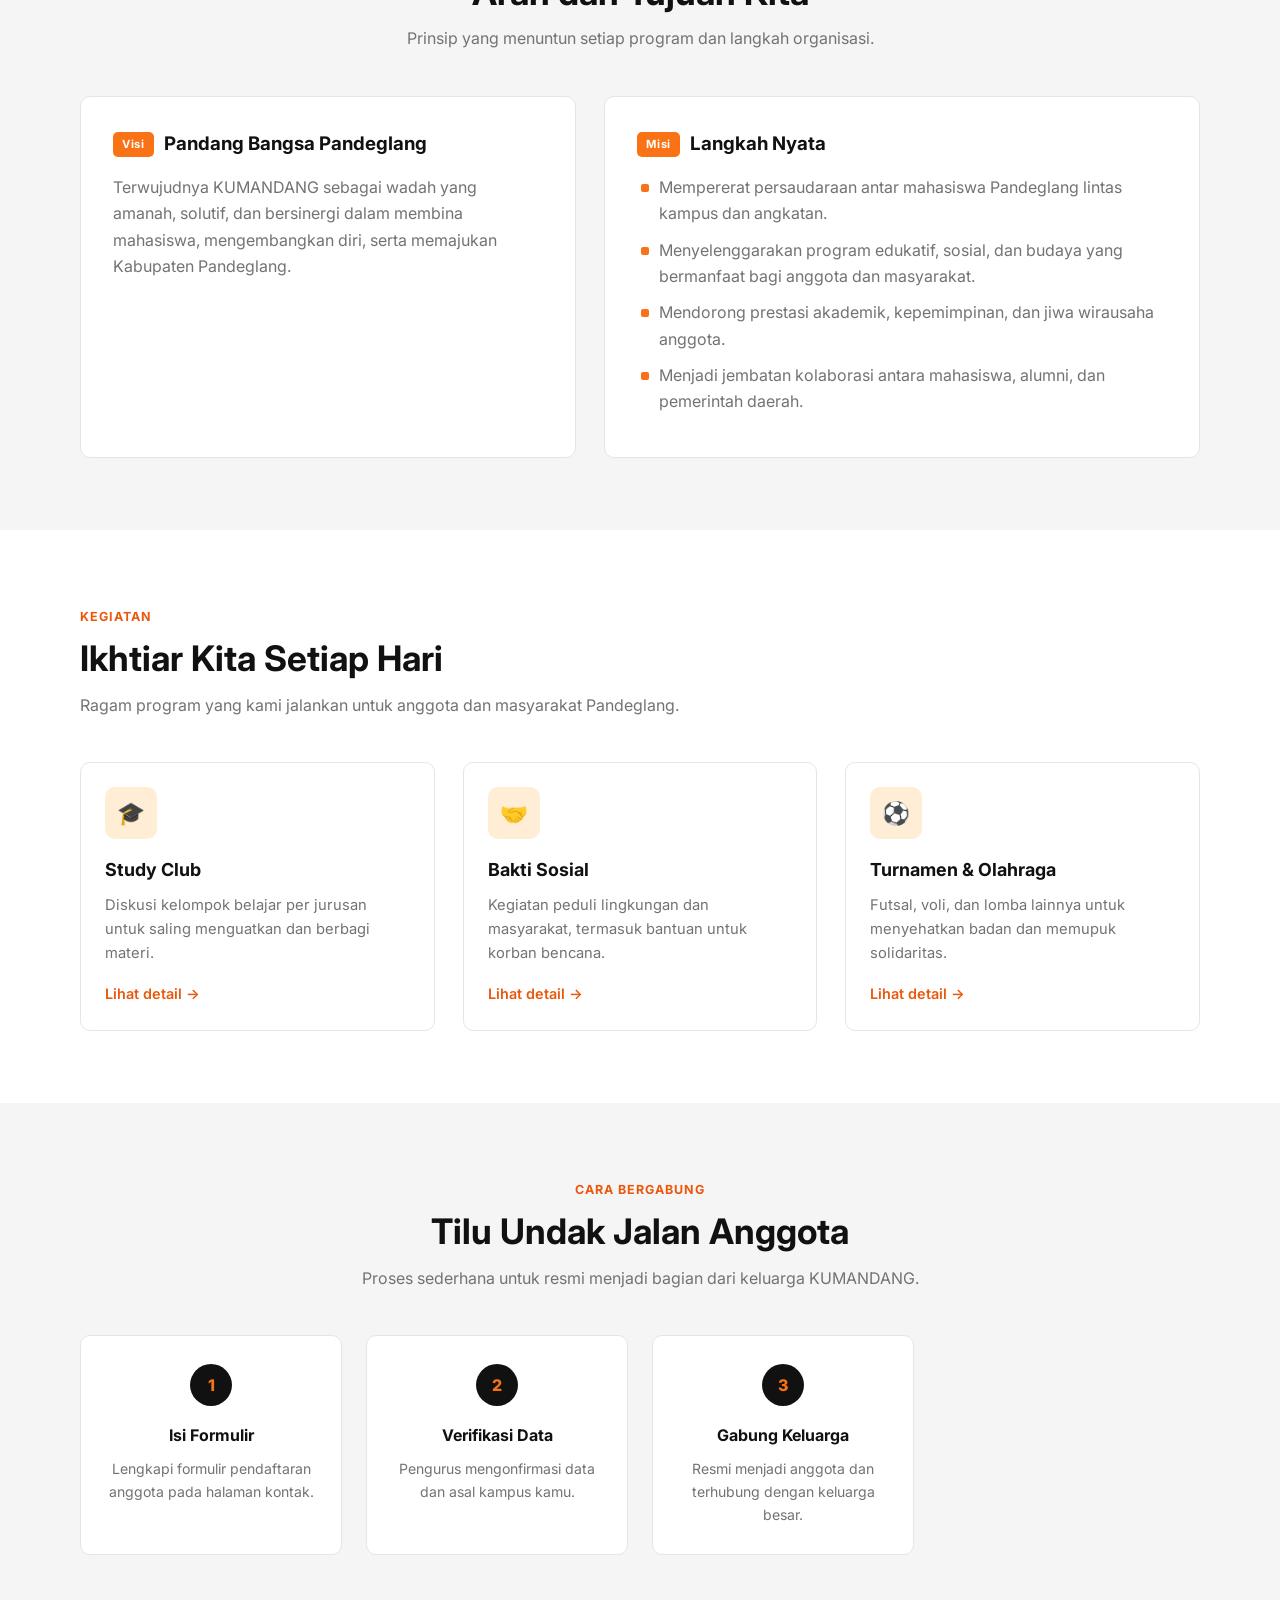
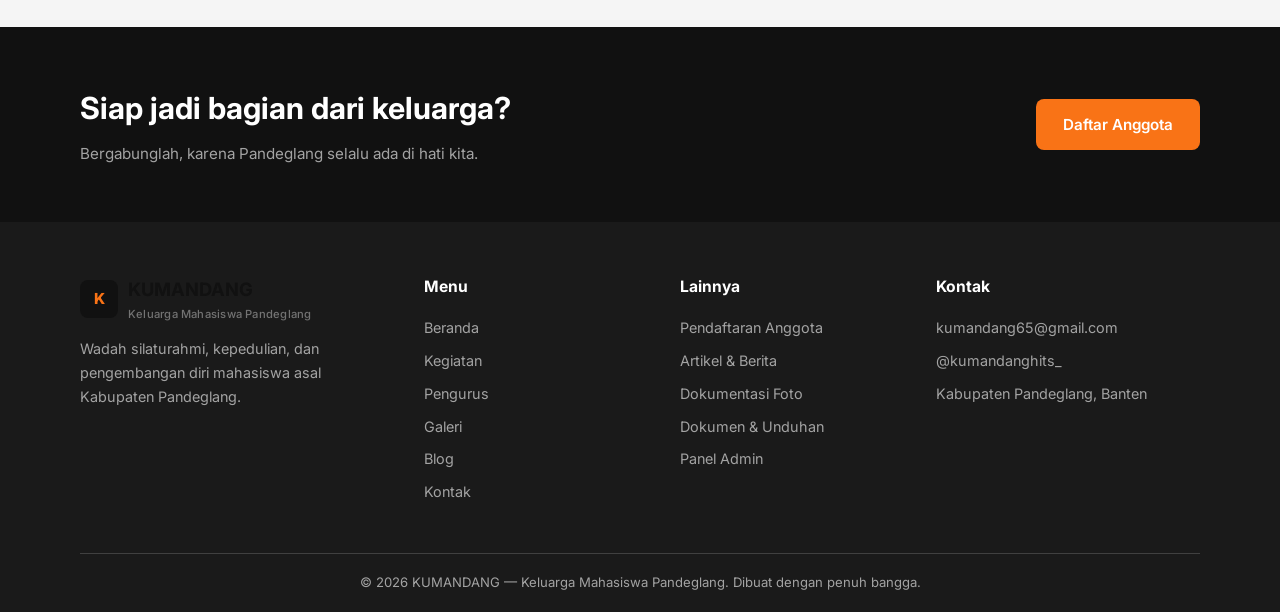
==== commit 37855d89: "Tambahkan backend Supabase: database anggota, panel admin, upload artikel/foto/dokumen, blog dinamis" ====
--- a/index.html
+++ b/index.html
@@ -251,6 +251,8 @@
               <li><a href="kontak.html#daftar">Pendaftaran Anggota</a></li>
               <li><a href="blog.html">Artikel &amp; Berita</a></li>
               <li><a href="galeri.html">Dokumentasi Foto</a></li>
+              <li><a href="dokumen.html">Dokumen &amp; Unduhan</a></li>
+              <li><a href="admin.html">Panel Admin</a></li>
             </ul>
           </div>
           <div>
